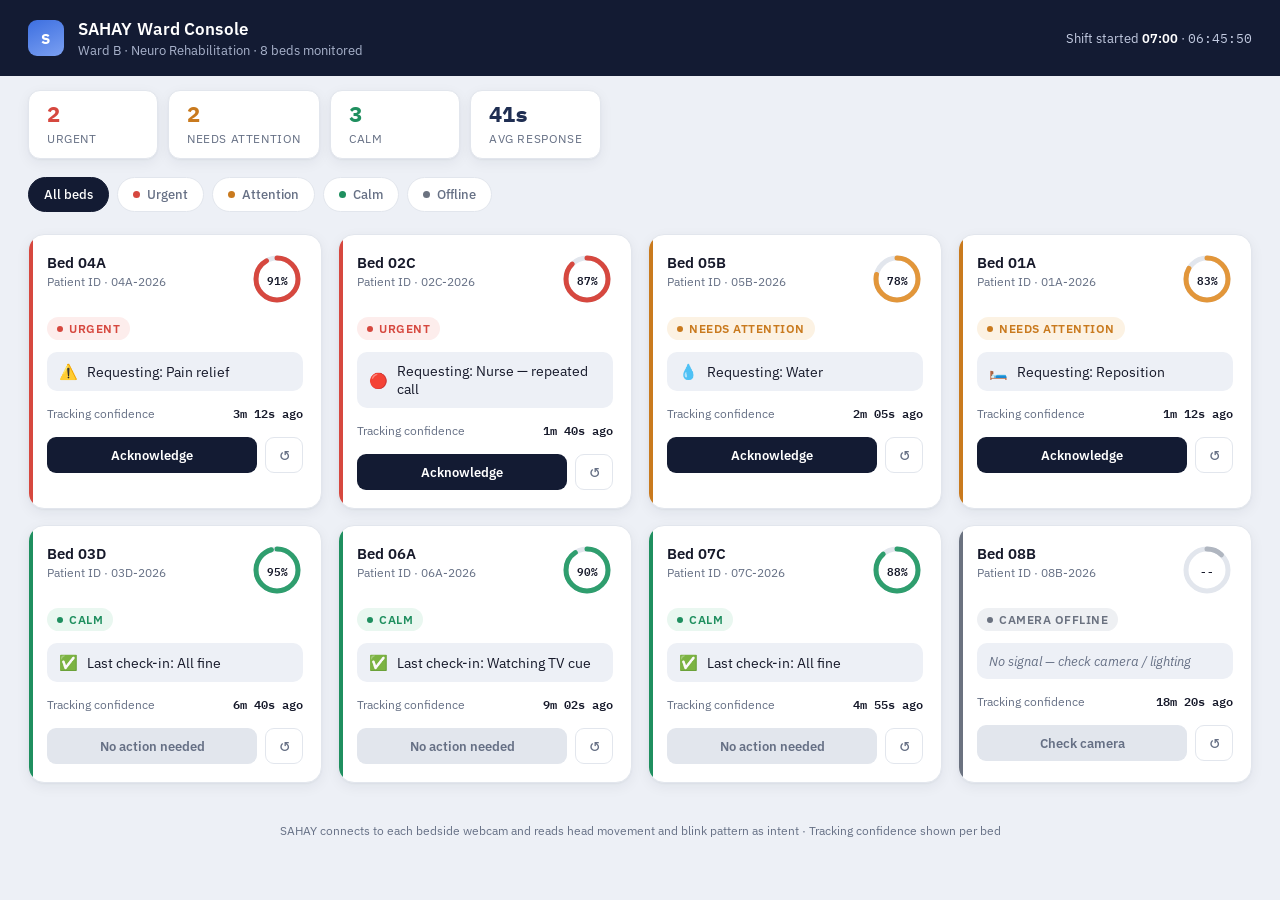
==== templates/DashBoard.html @ cea6c083 "Final Changes" ====
<!DOCTYPE html>
<html lang="en">
<head>
<meta charset="UTF-8">
<title>SAHAY — Ward Dashboard</title>
<meta name="viewport" content="width=device-width, initial-scale=1.0">
<link rel="preconnect" href="https://fonts.googleapis.com">
<link href="https://fonts.googleapis.com/css2?family=IBM+Plex+Sans:wght@400;500;600;700&family=IBM+Plex+Mono:wght@400;500;600&display=swap" rel="stylesheet">
<style>
  :root{
    --navy-deep:#131B33;
    --navy-mid:#1F2E52;
    --blue-accent:#3D6FE0;
    --bg:#EDF0F6;
    --card-bg:#FFFFFF;
    --urgent:#D6483F;
    --urgent-bg:#FDEDEC;
    --urgent-ring:#D6483F;
    --attention:#C97A1E;
    --attention-bg:#FCF2E3;
    --attention-ring:#E2963A;
    --calm:#1F8F5F;
    --calm-bg:#E9F7F0;
    --calm-ring:#2F9E6E;
    --offline:#6B7280;
    --offline-bg:#EEF0F3;
    --offline-ring:#B0B6C0;
    --text:#16192A;
    --text-muted:#667085;
    --border:#E2E6ED;
    --shadow: 0 1px 2px rgba(19,27,51,0.04), 0 4px 14px rgba(19,27,51,0.06);
  }
  *{box-sizing:border-box;}
  body{
    margin:0;
    background:var(--bg);
    font-family:'IBM Plex Sans', sans-serif;
    color:var(--text);
    -webkit-font-smoothing:antialiased;
  }
  .mono{ font-family:'IBM Plex Mono', monospace; }

  /* ===== Top bar ===== */
  .topbar{
    background:var(--navy-deep);
    color:#fff;
    padding:18px 28px;
    display:flex;
    align-items:center;
    justify-content:space-between;
    flex-wrap:wrap;
    gap:14px;
  }
  .topbar-left{ display:flex; align-items:center; gap:14px; }
  .logo{
    width:36px; height:36px;
    border-radius:9px;
    background:linear-gradient(155deg, var(--blue-accent), #7BA0F2);
    display:flex; align-items:center; justify-content:center;
    font-weight:700; font-size:15px; letter-spacing:0.5px;
    flex-shrink:0;
  }
  .titles h1{ margin:0; font-size:17px; font-weight:600; letter-spacing:0.1px;}
  .titles p{ margin:2px 0 0; font-size:12.5px; color:#A9B3CC; }
  .topbar-right{ display:flex; align-items:center; gap:22px; }
  .clock{ font-size:13px; color:#C4CCE2; }
  .clock b{ color:#fff; font-weight:600; }

  .stat-chips{
    display:flex; gap:10px; padding:14px 28px 0;
    flex-wrap:wrap;
  }
  .chip{
    background:var(--card-bg);
    border:1px solid var(--border);
    border-radius:12px;
    padding:12px 18px;
    min-width:130px;
    box-shadow:var(--shadow);
  }
  .chip .num{ font-size:22px; font-weight:700; font-family:'IBM Plex Mono', monospace; line-height:1;}
  .chip .lbl{ font-size:11.5px; color:var(--text-muted); margin-top:6px; text-transform:uppercase; letter-spacing:0.6px;}
  .chip.urgent .num{ color:var(--urgent);}
  .chip.attention .num{ color:var(--attention);}
  .chip.calm .num{ color:var(--calm);}
  .chip.avg .num{ color:var(--navy-mid); }

  /* ===== Filter tabs ===== */
  .filters{
    display:flex; gap:8px; padding:18px 28px 4px;
    flex-wrap:wrap;
  }
  .tab{
    border:1px solid var(--border);
    background:var(--card-bg);
    color:var(--text-muted);
    font-family:inherit;
    font-size:13px;
    font-weight:500;
    padding:8px 15px;
    border-radius:20px;
    cursor:pointer;
    transition:all .15s ease;
    display:flex; align-items:center; gap:7px;
  }
  .tab:hover{ border-color:var(--blue-accent); color:var(--navy-deep); }
  .tab.active{
    background:var(--navy-deep);
    border-color:var(--navy-deep);
    color:#fff;
  }
  .tab .dot{ width:7px; height:7px; border-radius:50%; }
  .dot.urgent{ background:var(--urgent);}
  .dot.attention{ background:var(--attention);}
  .dot.calm{ background:var(--calm);}
  .dot.offline{ background:var(--offline);}

  /* ===== Grid ===== */
  .grid{
    display:grid;
    grid-template-columns:repeat(auto-fill, minmax(272px, 1fr));
    gap:16px;
    padding:18px 28px 40px;
  }

  .card{
    background:var(--card-bg);
    border-radius:16px;
    border:1px solid var(--border);
    box-shadow:var(--shadow);
    padding:18px;
    display:flex;
    flex-direction:column;
    gap:12px;
    transition: transform .15s ease, box-shadow .15s ease;
    position:relative;
    overflow:hidden;
  }
  .card::before{
    content:"";
    position:absolute; left:0; top:0; bottom:0; width:4px;
  }
  .card.state-urgent::before{ background:var(--urgent); }
  .card.state-attention::before{ background:var(--attention); }
  .card.state-calm::before{ background:var(--calm); }
  .card.state-offline::before{ background:var(--offline); }

  .card.state-urgent{ animation: pulseCard 2.2s ease-in-out infinite; }
  @keyframes pulseCard{
    0%,100%{ box-shadow:var(--shadow); }
    50%{ box-shadow:0 1px 2px rgba(214,72,63,0.10), 0 6px 20px rgba(214,72,63,0.18); }
  }

  .card-head{
    display:flex; justify-content:space-between; align-items:flex-start;
  }
  .bed-id{ font-size:15px; font-weight:600; }
  .patient-sub{ font-size:12px; color:var(--text-muted); margin-top:2px; }

  /* signal ring gauge */
  .ring-wrap{ position:relative; width:52px; height:52px; flex-shrink:0; }
  .ring-wrap svg{ transform:rotate(-90deg); }
  .ring-bg{ fill:none; stroke:var(--border); stroke-width:5; }
  .ring-fg{ fill:none; stroke-width:5; stroke-linecap:round; transition:stroke-dashoffset .3s ease; }
  .ring-pct{
    position:absolute; inset:0; display:flex; align-items:center; justify-content:center;
    font-family:'IBM Plex Mono', monospace; font-size:11px; font-weight:600;
  }

  .state-urgent .ring-fg{ stroke:var(--urgent-ring); }
  .state-attention .ring-fg{ stroke:var(--attention-ring); }
  .state-calm .ring-fg{ stroke:var(--calm-ring); }
  .state-offline .ring-fg{ stroke:var(--offline-ring); }

  .pill{
    display:inline-flex; align-items:center; gap:6px;
    font-size:11.5px; font-weight:600; text-transform:uppercase; letter-spacing:0.5px;
    padding:4px 10px; border-radius:20px; width:fit-content;
  }
  .state-urgent .pill{ background:var(--urgent-bg); color:var(--urgent); }
  .state-attention .pill{ background:var(--attention-bg); color:var(--attention); }
  .state-calm .pill{ background:var(--calm-bg); color:var(--calm); }
  .state-offline .pill{ background:var(--offline-bg); color:var(--offline); }
  .pill .dot{ width:6px; height:6px; border-radius:50%; background:currentColor; }

  .request-box{
    background:var(--bg);
    border-radius:10px;
    padding:10px 12px;
    font-size:13.5px;
    display:flex; align-items:center; gap:9px;
    color:var(--text);
    min-height:20px;
  }
  .request-box .req-icon{ font-size:15px; }
  .request-box.empty{ color:var(--text-muted); font-style:italic; font-size:12.5px; }

  .meta-row{
    display:flex; justify-content:space-between; align-items:center;
    font-size:11.5px; color:var(--text-muted);
  }
  .meta-row .time-ago{ font-family:'IBM Plex Mono', monospace; font-weight:600; color:var(--text); }

  .card-footer{ display:flex; gap:8px; margin-top:2px; }
  .btn{
    flex:1;
    border:none; border-radius:9px;
    padding:9px 10px;
    font-family:inherit; font-size:12.5px; font-weight:600;
    cursor:pointer;
    transition:opacity .15s ease, transform .1s ease;
  }
  .btn:active{ transform:scale(0.97); }
  .btn-ack{ background:var(--navy-deep); color:#fff; }
  .btn-ack:hover{ opacity:0.88; }
  .btn-ack:disabled{ background:var(--border); color:var(--text-muted); cursor:default; }
  .btn-ghost{
    background:none; border:1px solid var(--border); color:var(--text-muted);
    flex:0 0 auto; width:38px; display:flex; align-items:center; justify-content:center;
  }
  .btn-ghost:hover{ border-color:var(--blue-accent); color:var(--navy-deep); }

  .empty-state{
    grid-column:1 / -1;
    text-align:center;
    padding:60px 20px;
    color:var(--text-muted);
  }
  .empty-state .big{ font-size:34px; margin-bottom:8px; }

  footer{
    text-align:center; font-size:11.5px; color:var(--text-muted);
    padding:0 28px 26px;
  }

  @media (max-width:520px){
    .topbar{ padding:14px 16px; }
    .stat-chips, .filters, .grid{ padding-left:16px; padding-right:16px; }
  }
</style>
</head>
<body>

<div class="topbar">
  <div class="topbar-left">
    <div class="logo">S</div>
    <div class="titles">
      <h1>SAHAY Ward Console</h1>
      <p>Ward B · Neuro Rehabilitation · 8 beds monitored</p>
    </div>
  </div>
  <div class="topbar-right">
    <div class="clock">Shift started <b>07:00</b> · <span id="liveClock" class="mono">--:--:--</span></div>
  </div>
</div>

<div class="stat-chips">
  <div class="chip urgent"><div class="num" id="countUrgent">0</div><div class="lbl">Urgent</div></div>
  <div class="chip attention"><div class="num" id="countAttention">0</div><div class="lbl">Needs attention</div></div>
  <div class="chip calm"><div class="num" id="countCalm">0</div><div class="lbl">Calm</div></div>
  <div class="chip avg"><div class="num">41s</div><div class="lbl">Avg response</div></div>
</div>

<div class="filters" id="filters">
  <button class="tab active" data-filter="all">All beds</button>
  <button class="tab" data-filter="urgent"><span class="dot urgent"></span>Urgent</button>
  <button class="tab" data-filter="attention"><span class="dot attention"></span>Attention</button>
  <button class="tab" data-filter="calm"><span class="dot calm"></span>Calm</button>
  <button class="tab" data-filter="offline"><span class="dot offline"></span>Offline</button>
</div>

<div class="grid" id="grid"></div>

<footer>SAHAY connects to each bedside webcam and reads head movement and blink pattern as intent · Tracking confidence shown per bed</footer>

<script>
const beds = [
  { id:"04A", state:"urgent",   confidence:91, request:"Requesting: Pain relief", icon:"⚠️", ago:"3m 12s" },
  { id:"02C", state:"urgent",   confidence:87, request:"Requesting: Nurse — repeated call", icon:"🔴", ago:"1m 40s" },
  { id:"05B", state:"attention",confidence:78, request:"Requesting: Water", icon:"💧", ago:"2m 05s" },
  { id:"01A", state:"attention",confidence:83, request:"Requesting: Reposition", icon:"🛏️", ago:"1m 12s" },
  { id:"03D", state:"calm",     confidence:95, request:"Last check-in: All fine", icon:"✅", ago:"6m 40s" },
  { id:"06A", state:"calm",     confidence:90, request:"Last check-in: Watching TV cue", icon:"✅", ago:"9m 02s" },
  { id:"07C", state:"calm",     confidence:88, request:"Last check-in: All fine", icon:"✅", ago:"4m 55s" },
  { id:"08B", state:"offline",  confidence:12, request:"", icon:"", ago:"18m 20s" },
];

const stateLabel = { urgent:"Urgent", attention:"Needs attention", calm:"Calm", offline:"Camera offline" };
const grid = document.getElementById("grid");
let currentFilter = "all";

function ringSvg(pct, state){
  const r = 21, c = 2*Math.PI*r;
  const offset = c - (pct/100)*c;
  return `
    <div class="ring-wrap">
      <svg width="52" height="52" viewBox="0 0 52 52">
        <circle class="ring-bg" cx="26" cy="26" r="${r}"></circle>
        <circle class="ring-fg" cx="26" cy="26" r="${r}" stroke-dasharray="${c}" stroke-dashoffset="${offset}"></circle>
      </svg>
      <div class="ring-pct">${state==='offline' ? '--' : pct+'%'}</div>
    </div>`;
}

function cardHtml(bed){
  const showAck = bed.state === 'urgent' || bed.state === 'attention';
  const reqBox = bed.state === 'offline'
    ? `<div class="request-box empty">No signal — check camera / lighting</div>`
    : `<div class="request-box"><span class="req-icon">${bed.icon}</span><span>${bed.request}</span></div>`;
  return `
  <div class="card state-${bed.state}" data-id="${bed.id}">
    <div class="card-head">
      <div>
        <div class="bed-id">Bed ${bed.id}</div>
        <div class="patient-sub">Patient ID · ${bed.id}-2026</div>
      </div>
      ${ringSvg(bed.confidence, bed.state)}
    </div>
    <span class="pill"><span class="dot"></span>${stateLabel[bed.state]}</span>
    ${reqBox}
    <div class="meta-row">
      <span>Tracking confidence</span>
      <span class="time-ago">${bed.ago} ago</span>
    </div>
    <div class="card-footer">
      <button class="btn btn-ack" ${!showAck ? 'disabled' : ''} onclick="acknowledge('${bed.id}')">
        ${showAck ? 'Acknowledge' : (bed.state==='offline' ? 'Check camera' : 'No action needed')}
      </button>
      <button class="btn btn-ghost" title="View gesture history">↺</button>
    </div>
  </div>`;
}

function render(){
  const filtered = currentFilter === 'all' ? beds : beds.filter(b => b.state === currentFilter);
  if(filtered.length === 0){
    grid.innerHTML = `<div class="empty-state"><div class="big">🟢</div>No beds match this filter right now.</div>`;
  } else {
    grid.innerHTML = filtered.map(cardHtml).join('');
  }
  updateCounts();
}

function updateCounts(){
  document.getElementById('countUrgent').textContent = beds.filter(b=>b.state==='urgent').length;
  document.getElementById('countAttention').textContent = beds.filter(b=>b.state==='attention').length;
  document.getElementById('countCalm').textContent = beds.filter(b=>b.state==='calm').length;
}

function acknowledge(id){
  const bed = beds.find(b => b.id === id);
  if(!bed || bed.state === 'offline') return;
  bed.state = 'calm';
  bed.request = 'Last check-in: Acknowledged by nurse';
  bed.icon = '✅';
  bed.ago = '0s';
  render();
}

document.getElementById('filters').addEventListener('click', (e)=>{
  const btn = e.target.closest('.tab');
  if(!btn) return;
  document.querySelectorAll('.tab').forEach(t=>t.classList.remove('active'));
  btn.classList.add('active');
  currentFilter = btn.dataset.filter;
  render();
});

function tickClock(){
  const now = new Date();
  document.getElementById('liveClock').textContent = now.toLocaleTimeString('en-GB');
}
setInterval(tickClock, 1000);
tickClock();

render();
</script>

</body>
</html>
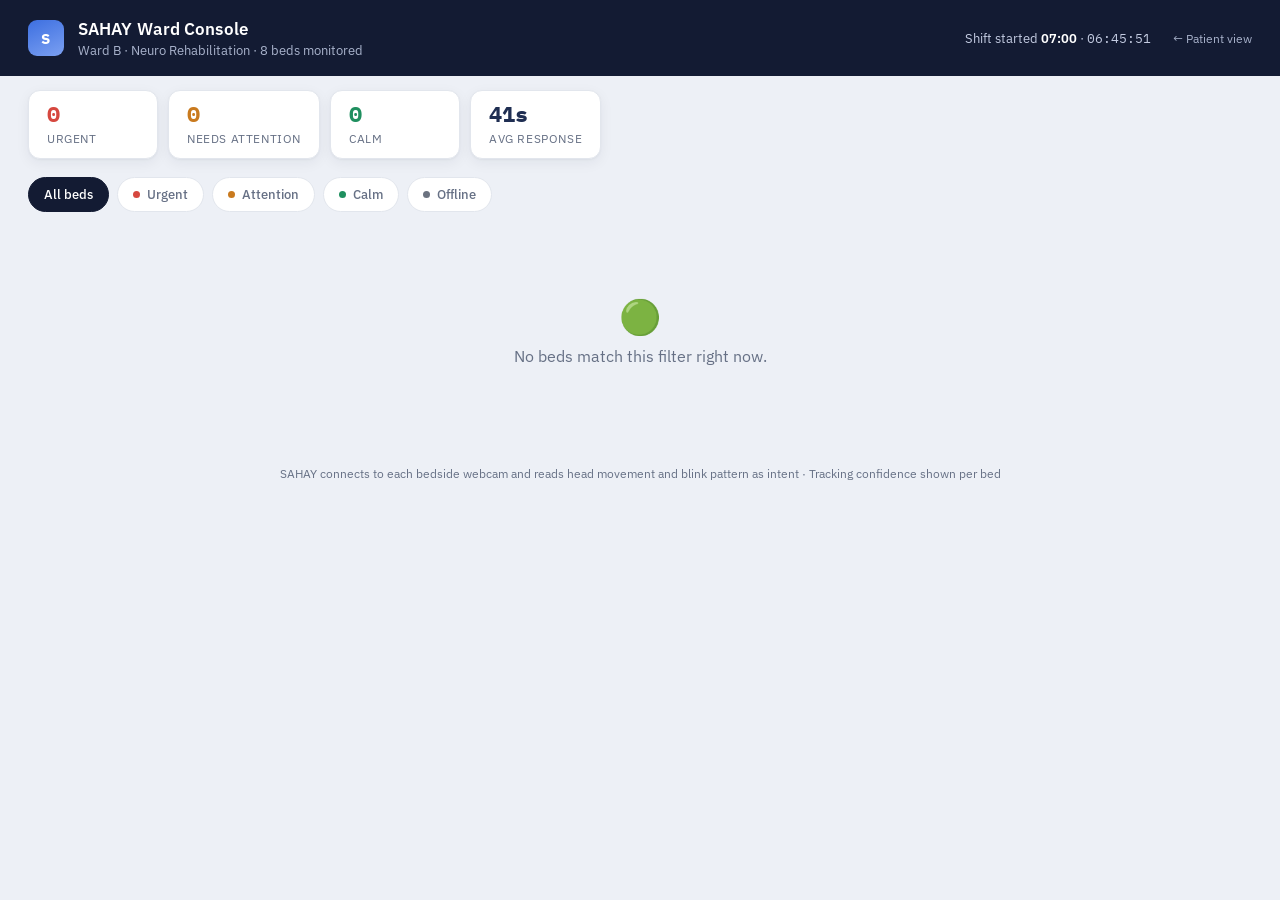
==== commit 4798829c: "fix: resolve all critical and medium bugs in SAHAY project - fix(python): wrap dotenv import in try/" ====
--- a/templates/DashBoard.html
+++ b/templates/DashBoard.html
@@ -1,380 +1,385 @@
-<!DOCTYPE html>
-<html lang="en">
-<head>
-<meta charset="UTF-8">
-<title>SAHAY — Ward Dashboard</title>
-<meta name="viewport" content="width=device-width, initial-scale=1.0">
-<link rel="preconnect" href="https://fonts.googleapis.com">
-<link href="https://fonts.googleapis.com/css2?family=IBM+Plex+Sans:wght@400;500;600;700&family=IBM+Plex+Mono:wght@400;500;600&display=swap" rel="stylesheet">
-<style>
-  :root{
-    --navy-deep:#131B33;
-    --navy-mid:#1F2E52;
-    --blue-accent:#3D6FE0;
-    --bg:#EDF0F6;
-    --card-bg:#FFFFFF;
-    --urgent:#D6483F;
-    --urgent-bg:#FDEDEC;
-    --urgent-ring:#D6483F;
-    --attention:#C97A1E;
-    --attention-bg:#FCF2E3;
-    --attention-ring:#E2963A;
-    --calm:#1F8F5F;
-    --calm-bg:#E9F7F0;
-    --calm-ring:#2F9E6E;
-    --offline:#6B7280;
-    --offline-bg:#EEF0F3;
-    --offline-ring:#B0B6C0;
-    --text:#16192A;
-    --text-muted:#667085;
-    --border:#E2E6ED;
-    --shadow: 0 1px 2px rgba(19,27,51,0.04), 0 4px 14px rgba(19,27,51,0.06);
-  }
-  *{box-sizing:border-box;}
-  body{
-    margin:0;
-    background:var(--bg);
-    font-family:'IBM Plex Sans', sans-serif;
-    color:var(--text);
-    -webkit-font-smoothing:antialiased;
-  }
-  .mono{ font-family:'IBM Plex Mono', monospace; }
-
-  /* ===== Top bar ===== */
-  .topbar{
-    background:var(--navy-deep);
-    color:#fff;
-    padding:18px 28px;
-    display:flex;
-    align-items:center;
-    justify-content:space-between;
-    flex-wrap:wrap;
-    gap:14px;
-  }
-  .topbar-left{ display:flex; align-items:center; gap:14px; }
-  .logo{
-    width:36px; height:36px;
-    border-radius:9px;
-    background:linear-gradient(155deg, var(--blue-accent), #7BA0F2);
-    display:flex; align-items:center; justify-content:center;
-    font-weight:700; font-size:15px; letter-spacing:0.5px;
-    flex-shrink:0;
-  }
-  .titles h1{ margin:0; font-size:17px; font-weight:600; letter-spacing:0.1px;}
-  .titles p{ margin:2px 0 0; font-size:12.5px; color:#A9B3CC; }
-  .topbar-right{ display:flex; align-items:center; gap:22px; }
-  .clock{ font-size:13px; color:#C4CCE2; }
-  .clock b{ color:#fff; font-weight:600; }
-
-  .stat-chips{
-    display:flex; gap:10px; padding:14px 28px 0;
-    flex-wrap:wrap;
-  }
-  .chip{
-    background:var(--card-bg);
-    border:1px solid var(--border);
-    border-radius:12px;
-    padding:12px 18px;
-    min-width:130px;
-    box-shadow:var(--shadow);
-  }
-  .chip .num{ font-size:22px; font-weight:700; font-family:'IBM Plex Mono', monospace; line-height:1;}
-  .chip .lbl{ font-size:11.5px; color:var(--text-muted); margin-top:6px; text-transform:uppercase; letter-spacing:0.6px;}
-  .chip.urgent .num{ color:var(--urgent);}
-  .chip.attention .num{ color:var(--attention);}
-  .chip.calm .num{ color:var(--calm);}
-  .chip.avg .num{ color:var(--navy-mid); }
-
-  /* ===== Filter tabs ===== */
-  .filters{
-    display:flex; gap:8px; padding:18px 28px 4px;
-    flex-wrap:wrap;
-  }
-  .tab{
-    border:1px solid var(--border);
-    background:var(--card-bg);
-    color:var(--text-muted);
-    font-family:inherit;
-    font-size:13px;
-    font-weight:500;
-    padding:8px 15px;
-    border-radius:20px;
-    cursor:pointer;
-    transition:all .15s ease;
-    display:flex; align-items:center; gap:7px;
-  }
-  .tab:hover{ border-color:var(--blue-accent); color:var(--navy-deep); }
-  .tab.active{
-    background:var(--navy-deep);
-    border-color:var(--navy-deep);
-    color:#fff;
-  }
-  .tab .dot{ width:7px; height:7px; border-radius:50%; }
-  .dot.urgent{ background:var(--urgent);}
-  .dot.attention{ background:var(--attention);}
-  .dot.calm{ background:var(--calm);}
-  .dot.offline{ background:var(--offline);}
-
-  /* ===== Grid ===== */
-  .grid{
-    display:grid;
-    grid-template-columns:repeat(auto-fill, minmax(272px, 1fr));
-    gap:16px;
-    padding:18px 28px 40px;
-  }
-
-  .card{
-    background:var(--card-bg);
-    border-radius:16px;
-    border:1px solid var(--border);
-    box-shadow:var(--shadow);
-    padding:18px;
-    display:flex;
-    flex-direction:column;
-    gap:12px;
-    transition: transform .15s ease, box-shadow .15s ease;
-    position:relative;
-    overflow:hidden;
-  }
-  .card::before{
-    content:"";
-    position:absolute; left:0; top:0; bottom:0; width:4px;
-  }
-  .card.state-urgent::before{ background:var(--urgent); }
-  .card.state-attention::before{ background:var(--attention); }
-  .card.state-calm::before{ background:var(--calm); }
-  .card.state-offline::before{ background:var(--offline); }
-
-  .card.state-urgent{ animation: pulseCard 2.2s ease-in-out infinite; }
-  @keyframes pulseCard{
-    0%,100%{ box-shadow:var(--shadow); }
-    50%{ box-shadow:0 1px 2px rgba(214,72,63,0.10), 0 6px 20px rgba(214,72,63,0.18); }
-  }
-
-  .card-head{
-    display:flex; justify-content:space-between; align-items:flex-start;
-  }
-  .bed-id{ font-size:15px; font-weight:600; }
-  .patient-sub{ font-size:12px; color:var(--text-muted); margin-top:2px; }
-
-  /* signal ring gauge */
-  .ring-wrap{ position:relative; width:52px; height:52px; flex-shrink:0; }
-  .ring-wrap svg{ transform:rotate(-90deg); }
-  .ring-bg{ fill:none; stroke:var(--border); stroke-width:5; }
-  .ring-fg{ fill:none; stroke-width:5; stroke-linecap:round; transition:stroke-dashoffset .3s ease; }
-  .ring-pct{
-    position:absolute; inset:0; display:flex; align-items:center; justify-content:center;
-    font-family:'IBM Plex Mono', monospace; font-size:11px; font-weight:600;
-  }
-
-  .state-urgent .ring-fg{ stroke:var(--urgent-ring); }
-  .state-attention .ring-fg{ stroke:var(--attention-ring); }
-  .state-calm .ring-fg{ stroke:var(--calm-ring); }
-  .state-offline .ring-fg{ stroke:var(--offline-ring); }
-
-  .pill{
-    display:inline-flex; align-items:center; gap:6px;
-    font-size:11.5px; font-weight:600; text-transform:uppercase; letter-spacing:0.5px;
-    padding:4px 10px; border-radius:20px; width:fit-content;
-  }
-  .state-urgent .pill{ background:var(--urgent-bg); color:var(--urgent); }
-  .state-attention .pill{ background:var(--attention-bg); color:var(--attention); }
-  .state-calm .pill{ background:var(--calm-bg); color:var(--calm); }
-  .state-offline .pill{ background:var(--offline-bg); color:var(--offline); }
-  .pill .dot{ width:6px; height:6px; border-radius:50%; background:currentColor; }
-
-  .request-box{
-    background:var(--bg);
-    border-radius:10px;
-    padding:10px 12px;
-    font-size:13.5px;
-    display:flex; align-items:center; gap:9px;
-    color:var(--text);
-    min-height:20px;
-  }
-  .request-box .req-icon{ font-size:15px; }
-  .request-box.empty{ color:var(--text-muted); font-style:italic; font-size:12.5px; }
-
-  .meta-row{
-    display:flex; justify-content:space-between; align-items:center;
-    font-size:11.5px; color:var(--text-muted);
-  }
-  .meta-row .time-ago{ font-family:'IBM Plex Mono', monospace; font-weight:600; color:var(--text); }
-
-  .card-footer{ display:flex; gap:8px; margin-top:2px; }
-  .btn{
-    flex:1;
-    border:none; border-radius:9px;
-    padding:9px 10px;
-    font-family:inherit; font-size:12.5px; font-weight:600;
-    cursor:pointer;
-    transition:opacity .15s ease, transform .1s ease;
-  }
-  .btn:active{ transform:scale(0.97); }
-  .btn-ack{ background:var(--navy-deep); color:#fff; }
-  .btn-ack:hover{ opacity:0.88; }
-  .btn-ack:disabled{ background:var(--border); color:var(--text-muted); cursor:default; }
-  .btn-ghost{
-    background:none; border:1px solid var(--border); color:var(--text-muted);
-    flex:0 0 auto; width:38px; display:flex; align-items:center; justify-content:center;
-  }
-  .btn-ghost:hover{ border-color:var(--blue-accent); color:var(--navy-deep); }
-
-  .empty-state{
-    grid-column:1 / -1;
-    text-align:center;
-    padding:60px 20px;
-    color:var(--text-muted);
-  }
-  .empty-state .big{ font-size:34px; margin-bottom:8px; }
-
-  footer{
-    text-align:center; font-size:11.5px; color:var(--text-muted);
-    padding:0 28px 26px;
-  }
-
-  @media (max-width:520px){
-    .topbar{ padding:14px 16px; }
-    .stat-chips, .filters, .grid{ padding-left:16px; padding-right:16px; }
-  }
-</style>
-</head>
-<body>
-
-<div class="topbar">
-  <div class="topbar-left">
-    <div class="logo">S</div>
-    <div class="titles">
-      <h1>SAHAY Ward Console</h1>
-      <p>Ward B · Neuro Rehabilitation · 8 beds monitored</p>
-    </div>
-  </div>
-  <div class="topbar-right">
-    <div class="clock">Shift started <b>07:00</b> · <span id="liveClock" class="mono">--:--:--</span></div>
-  </div>
-</div>
-
-<div class="stat-chips">
-  <div class="chip urgent"><div class="num" id="countUrgent">0</div><div class="lbl">Urgent</div></div>
-  <div class="chip attention"><div class="num" id="countAttention">0</div><div class="lbl">Needs attention</div></div>
-  <div class="chip calm"><div class="num" id="countCalm">0</div><div class="lbl">Calm</div></div>
-  <div class="chip avg"><div class="num">41s</div><div class="lbl">Avg response</div></div>
-</div>
-
-<div class="filters" id="filters">
-  <button class="tab active" data-filter="all">All beds</button>
-  <button class="tab" data-filter="urgent"><span class="dot urgent"></span>Urgent</button>
-  <button class="tab" data-filter="attention"><span class="dot attention"></span>Attention</button>
-  <button class="tab" data-filter="calm"><span class="dot calm"></span>Calm</button>
-  <button class="tab" data-filter="offline"><span class="dot offline"></span>Offline</button>
-</div>
-
-<div class="grid" id="grid"></div>
-
-<footer>SAHAY connects to each bedside webcam and reads head movement and blink pattern as intent · Tracking confidence shown per bed</footer>
-
-<script>
-const beds = [
-  { id:"04A", state:"urgent",   confidence:91, request:"Requesting: Pain relief", icon:"⚠️", ago:"3m 12s" },
-  { id:"02C", state:"urgent",   confidence:87, request:"Requesting: Nurse — repeated call", icon:"🔴", ago:"1m 40s" },
-  { id:"05B", state:"attention",confidence:78, request:"Requesting: Water", icon:"💧", ago:"2m 05s" },
-  { id:"01A", state:"attention",confidence:83, request:"Requesting: Reposition", icon:"🛏️", ago:"1m 12s" },
-  { id:"03D", state:"calm",     confidence:95, request:"Last check-in: All fine", icon:"✅", ago:"6m 40s" },
-  { id:"06A", state:"calm",     confidence:90, request:"Last check-in: Watching TV cue", icon:"✅", ago:"9m 02s" },
-  { id:"07C", state:"calm",     confidence:88, request:"Last check-in: All fine", icon:"✅", ago:"4m 55s" },
-  { id:"08B", state:"offline",  confidence:12, request:"", icon:"", ago:"18m 20s" },
-];
-
-const stateLabel = { urgent:"Urgent", attention:"Needs attention", calm:"Calm", offline:"Camera offline" };
-const grid = document.getElementById("grid");
-let currentFilter = "all";
-
-function ringSvg(pct, state){
-  const r = 21, c = 2*Math.PI*r;
-  const offset = c - (pct/100)*c;
-  return `
-    <div class="ring-wrap">
-      <svg width="52" height="52" viewBox="0 0 52 52">
-        <circle class="ring-bg" cx="26" cy="26" r="${r}"></circle>
-        <circle class="ring-fg" cx="26" cy="26" r="${r}" stroke-dasharray="${c}" stroke-dashoffset="${offset}"></circle>
-      </svg>
-      <div class="ring-pct">${state==='offline' ? '--' : pct+'%'}</div>
-    </div>`;
-}
-
-function cardHtml(bed){
-  const showAck = bed.state === 'urgent' || bed.state === 'attention';
-  const reqBox = bed.state === 'offline'
-    ? `<div class="request-box empty">No signal — check camera / lighting</div>`
-    : `<div class="request-box"><span class="req-icon">${bed.icon}</span><span>${bed.request}</span></div>`;
-  return `
-  <div class="card state-${bed.state}" data-id="${bed.id}">
-    <div class="card-head">
-      <div>
-        <div class="bed-id">Bed ${bed.id}</div>
-        <div class="patient-sub">Patient ID · ${bed.id}-2026</div>
-      </div>
-      ${ringSvg(bed.confidence, bed.state)}
-    </div>
-    <span class="pill"><span class="dot"></span>${stateLabel[bed.state]}</span>
-    ${reqBox}
-    <div class="meta-row">
-      <span>Tracking confidence</span>
-      <span class="time-ago">${bed.ago} ago</span>
-    </div>
-    <div class="card-footer">
-      <button class="btn btn-ack" ${!showAck ? 'disabled' : ''} onclick="acknowledge('${bed.id}')">
-        ${showAck ? 'Acknowledge' : (bed.state==='offline' ? 'Check camera' : 'No action needed')}
-      </button>
-      <button class="btn btn-ghost" title="View gesture history">↺</button>
-    </div>
-  </div>`;
-}
-
-function render(){
-  const filtered = currentFilter === 'all' ? beds : beds.filter(b => b.state === currentFilter);
-  if(filtered.length === 0){
-    grid.innerHTML = `<div class="empty-state"><div class="big">🟢</div>No beds match this filter right now.</div>`;
-  } else {
-    grid.innerHTML = filtered.map(cardHtml).join('');
-  }
-  updateCounts();
-}
-
-function updateCounts(){
-  document.getElementById('countUrgent').textContent = beds.filter(b=>b.state==='urgent').length;
-  document.getElementById('countAttention').textContent = beds.filter(b=>b.state==='attention').length;
-  document.getElementById('countCalm').textContent = beds.filter(b=>b.state==='calm').length;
-}
-
-function acknowledge(id){
-  const bed = beds.find(b => b.id === id);
-  if(!bed || bed.state === 'offline') return;
-  bed.state = 'calm';
-  bed.request = 'Last check-in: Acknowledged by nurse';
-  bed.icon = '✅';
-  bed.ago = '0s';
-  render();
-}
-
-document.getElementById('filters').addEventListener('click', (e)=>{
-  const btn = e.target.closest('.tab');
-  if(!btn) return;
-  document.querySelectorAll('.tab').forEach(t=>t.classList.remove('active'));
-  btn.classList.add('active');
-  currentFilter = btn.dataset.filter;
-  render();
-});
-
-function tickClock(){
-  const now = new Date();
-  document.getElementById('liveClock').textContent = now.toLocaleTimeString('en-GB');
-}
-setInterval(tickClock, 1000);
-tickClock();
-
-render();
-</script>
-
-</body>
-</html>+<!DOCTYPE html>
+<html lang="en">
+<head>
+<meta charset="UTF-8">
+<title>SAHAY — Ward Dashboard</title>
+<meta name="viewport" content="width=device-width, initial-scale=1.0">
+<link rel="preconnect" href="https://fonts.googleapis.com">
+<link href="https://fonts.googleapis.com/css2?family=IBM+Plex+Sans:wght@400;500;600;700&family=IBM+Plex+Mono:wght@400;500;600&display=swap" rel="stylesheet">
+<style>
+  :root{
+    --navy-deep:#131B33;
+    --navy-mid:#1F2E52;
+    --blue-accent:#3D6FE0;
+    --bg:#EDF0F6;
+    --card-bg:#FFFFFF;
+    --urgent:#D6483F;
+    --urgent-bg:#FDEDEC;
+    --urgent-ring:#D6483F;
+    --attention:#C97A1E;
+    --attention-bg:#FCF2E3;
+    --attention-ring:#E2963A;
+    --calm:#1F8F5F;
+    --calm-bg:#E9F7F0;
+    --calm-ring:#2F9E6E;
+    --offline:#6B7280;
+    --offline-bg:#EEF0F3;
+    --offline-ring:#B0B6C0;
+    --text:#16192A;
+    --text-muted:#667085;
+    --border:#E2E6ED;
+    --shadow: 0 1px 2px rgba(19,27,51,0.04), 0 4px 14px rgba(19,27,51,0.06);
+  }
+  *{box-sizing:border-box;}
+  body{
+    margin:0;
+    background:var(--bg);
+    font-family:'IBM Plex Sans', sans-serif;
+    color:var(--text);
+    -webkit-font-smoothing:antialiased;
+  }
+  .mono{ font-family:'IBM Plex Mono', monospace; }
+
+  /* ===== Top bar ===== */
+  .topbar{
+    background:var(--navy-deep);
+    color:#fff;
+    padding:18px 28px;
+    display:flex;
+    align-items:center;
+    justify-content:space-between;
+    flex-wrap:wrap;
+    gap:14px;
+  }
+  .topbar-left{ display:flex; align-items:center; gap:14px; }
+  .logo{
+    width:36px; height:36px;
+    border-radius:9px;
+    background:linear-gradient(155deg, var(--blue-accent), #7BA0F2);
+    display:flex; align-items:center; justify-content:center;
+    font-weight:700; font-size:15px; letter-spacing:0.5px;
+    flex-shrink:0;
+  }
+  .titles h1{ margin:0; font-size:17px; font-weight:600; letter-spacing:0.1px;}
+  .titles p{ margin:2px 0 0; font-size:12.5px; color:#A9B3CC; }
+  .topbar-right{ display:flex; align-items:center; gap:22px; }
+  .clock{ font-size:13px; color:#C4CCE2; }
+  .clock b{ color:#fff; font-weight:600; }
+
+  .stat-chips{
+    display:flex; gap:10px; padding:14px 28px 0;
+    flex-wrap:wrap;
+  }
+  .chip{
+    background:var(--card-bg);
+    border:1px solid var(--border);
+    border-radius:12px;
+    padding:12px 18px;
+    min-width:130px;
+    box-shadow:var(--shadow);
+  }
+  .chip .num{ font-size:22px; font-weight:700; font-family:'IBM Plex Mono', monospace; line-height:1;}
+  .chip .lbl{ font-size:11.5px; color:var(--text-muted); margin-top:6px; text-transform:uppercase; letter-spacing:0.6px;}
+  .chip.urgent .num{ color:var(--urgent);}
+  .chip.attention .num{ color:var(--attention);}
+  .chip.calm .num{ color:var(--calm);}
+  .chip.avg .num{ color:var(--navy-mid); }
+
+  /* ===== Filter tabs ===== */
+  .filters{
+    display:flex; gap:8px; padding:18px 28px 4px;
+    flex-wrap:wrap;
+  }
+  .tab{
+    border:1px solid var(--border);
+    background:var(--card-bg);
+    color:var(--text-muted);
+    font-family:inherit;
+    font-size:13px;
+    font-weight:500;
+    padding:8px 15px;
+    border-radius:20px;
+    cursor:pointer;
+    transition:all .15s ease;
+    display:flex; align-items:center; gap:7px;
+  }
+  .tab:hover{ border-color:var(--blue-accent); color:var(--navy-deep); }
+  .tab.active{
+    background:var(--navy-deep);
+    border-color:var(--navy-deep);
+    color:#fff;
+  }
+  .tab .dot{ width:7px; height:7px; border-radius:50%; }
+  .dot.urgent{ background:var(--urgent);}
+  .dot.attention{ background:var(--attention);}
+  .dot.calm{ background:var(--calm);}
+  .dot.offline{ background:var(--offline);}
+
+  /* ===== Grid ===== */
+  .grid{
+    display:grid;
+    grid-template-columns:repeat(auto-fill, minmax(272px, 1fr));
+    gap:16px;
+    padding:18px 28px 40px;
+  }
+
+  .card{
+    background:var(--card-bg);
+    border-radius:16px;
+    border:1px solid var(--border);
+    box-shadow:var(--shadow);
+    padding:18px;
+    display:flex;
+    flex-direction:column;
+    gap:12px;
+    transition: transform .15s ease, box-shadow .15s ease;
+    position:relative;
+    overflow:hidden;
+  }
+  .card::before{
+    content:"";
+    position:absolute; left:0; top:0; bottom:0; width:4px;
+  }
+  .card.state-urgent::before{ background:var(--urgent); }
+  .card.state-attention::before{ background:var(--attention); }
+  .card.state-calm::before{ background:var(--calm); }
+  .card.state-offline::before{ background:var(--offline); }
+
+  .card.state-urgent{ animation: pulseCard 2.2s ease-in-out infinite; }
+  @keyframes pulseCard{
+    0%,100%{ box-shadow:var(--shadow); }
+    50%{ box-shadow:0 1px 2px rgba(214,72,63,0.10), 0 6px 20px rgba(214,72,63,0.18); }
+  }
+
+  .card-head{
+    display:flex; justify-content:space-between; align-items:flex-start;
+  }
+  .bed-id{ font-size:15px; font-weight:600; }
+  .patient-sub{ font-size:12px; color:var(--text-muted); margin-top:2px; }
+
+  /* signal ring gauge */
+  .ring-wrap{ position:relative; width:52px; height:52px; flex-shrink:0; }
+  .ring-wrap svg{ transform:rotate(-90deg); }
+  .ring-bg{ fill:none; stroke:var(--border); stroke-width:5; }
+  .ring-fg{ fill:none; stroke-width:5; stroke-linecap:round; transition:stroke-dashoffset .3s ease; }
+  .ring-pct{
+    position:absolute; inset:0; display:flex; align-items:center; justify-content:center;
+    font-family:'IBM Plex Mono', monospace; font-size:11px; font-weight:600;
+  }
+
+  .state-urgent .ring-fg{ stroke:var(--urgent-ring); }
+  .state-attention .ring-fg{ stroke:var(--attention-ring); }
+  .state-calm .ring-fg{ stroke:var(--calm-ring); }
+  .state-offline .ring-fg{ stroke:var(--offline-ring); }
+
+  .pill{
+    display:inline-flex; align-items:center; gap:6px;
+    font-size:11.5px; font-weight:600; text-transform:uppercase; letter-spacing:0.5px;
+    padding:4px 10px; border-radius:20px; width:fit-content;
+  }
+  .state-urgent .pill{ background:var(--urgent-bg); color:var(--urgent); }
+  .state-attention .pill{ background:var(--attention-bg); color:var(--attention); }
+  .state-calm .pill{ background:var(--calm-bg); color:var(--calm); }
+  .state-offline .pill{ background:var(--offline-bg); color:var(--offline); }
+  .pill .dot{ width:6px; height:6px; border-radius:50%; background:currentColor; }
+
+  .request-box{
+    background:var(--bg);
+    border-radius:10px;
+    padding:10px 12px;
+    font-size:13.5px;
+    display:flex; align-items:center; gap:9px;
+    color:var(--text);
+    min-height:20px;
+  }
+  .request-box .req-icon{ font-size:15px; }
+  .request-box.empty{ color:var(--text-muted); font-style:italic; font-size:12.5px; }
+
+  .meta-row{
+    display:flex; justify-content:space-between; align-items:center;
+    font-size:11.5px; color:var(--text-muted);
+  }
+  .meta-row .time-ago{ font-family:'IBM Plex Mono', monospace; font-weight:600; color:var(--text); }
+
+  .card-footer{ display:flex; gap:8px; margin-top:2px; }
+  .btn{
+    flex:1;
+    border:none; border-radius:9px;
+    padding:9px 10px;
+    font-family:inherit; font-size:12.5px; font-weight:600;
+    cursor:pointer;
+    transition:opacity .15s ease, transform .1s ease;
+  }
+  .btn:active{ transform:scale(0.97); }
+  .btn-ack{ background:var(--navy-deep); color:#fff; }
+  .btn-ack:hover{ opacity:0.88; }
+  .btn-ack:disabled{ background:var(--border); color:var(--text-muted); cursor:default; }
+  .btn-ghost{
+    background:none; border:1px solid var(--border); color:var(--text-muted);
+    flex:0 0 auto; width:38px; display:flex; align-items:center; justify-content:center;
+  }
+  .btn-ghost:hover{ border-color:var(--blue-accent); color:var(--navy-deep); }
+
+  .empty-state{
+    grid-column:1 / -1;
+    text-align:center;
+    padding:60px 20px;
+    color:var(--text-muted);
+  }
+  .empty-state .big{ font-size:34px; margin-bottom:8px; }
+
+  footer{
+    text-align:center; font-size:11.5px; color:var(--text-muted);
+    padding:0 28px 26px;
+  }
+
+  @media (max-width:520px){
+    .topbar{ padding:14px 16px; }
+    .stat-chips, .filters, .grid{ padding-left:16px; padding-right:16px; }
+  }
+</style>
+</head>
+<body>
+
+<div class="topbar">
+  <div class="topbar-left">
+    <div class="logo">S</div>
+    <div class="titles">
+      <h1>SAHAY Ward Console</h1>
+      <p>Ward B · Neuro Rehabilitation · 8 beds monitored</p>
+    </div>
+  </div>
+  <div class="topbar-right">
+    <div class="clock">Shift started <b>07:00</b> · <span id="liveClock" class="mono">--:--:--</span></div>
+    <a href="/" style="font-size:12px;color:#A9B3CC;text-decoration:none;" title="Patient interface">← Patient view</a>
+  </div>
+</div>
+
+<div class="stat-chips">
+  <div class="chip urgent"><div class="num" id="countUrgent">0</div><div class="lbl">Urgent</div></div>
+  <div class="chip attention"><div class="num" id="countAttention">0</div><div class="lbl">Needs attention</div></div>
+  <div class="chip calm"><div class="num" id="countCalm">0</div><div class="lbl">Calm</div></div>
+  <div class="chip avg"><div class="num">41s</div><div class="lbl">Avg response</div></div>
+</div>
+
+<div class="filters" id="filters">
+  <button class="tab active" data-filter="all">All beds</button>
+  <button class="tab" data-filter="urgent"><span class="dot urgent"></span>Urgent</button>
+  <button class="tab" data-filter="attention"><span class="dot attention"></span>Attention</button>
+  <button class="tab" data-filter="calm"><span class="dot calm"></span>Calm</button>
+  <button class="tab" data-filter="offline"><span class="dot offline"></span>Offline</button>
+</div>
+
+<div class="grid" id="grid"></div>
+
+<footer>SAHAY connects to each bedside webcam and reads head movement and blink pattern as intent · Tracking confidence shown per bed</footer>
+
+<script>
+let beds = [];
+let currentFilter = "all";
+const grid = document.getElementById("grid");
+
+const stateLabel = { urgent:"Urgent", attention:"Needs attention", calm:"Calm", offline:"Camera offline" };
+
+// Fetch beds from the Flask /beds API (fix 11)
+async function loadBeds() {
+  try {
+    const res = await fetch("/beds");
+    beds = await res.json();
+  } catch (e) {
+    // Fallback to empty — show a graceful empty state
+    beds = [];
+  }
+  render();
+}
+
+function ringSvg(pct, state){
+  const r = 21, c = 2*Math.PI*r;
+  const offset = c - (pct/100)*c;
+  return `
+    <div class="ring-wrap">
+      <svg width="52" height="52" viewBox="0 0 52 52">
+        <circle class="ring-bg" cx="26" cy="26" r="${r}"></circle>
+        <circle class="ring-fg" cx="26" cy="26" r="${r}" stroke-dasharray="${c}" stroke-dashoffset="${offset}"></circle>
+      </svg>
+      <div class="ring-pct">${state==='offline' ? '--' : pct+'%'}</div>
+    </div>`;
+}
+
+function cardHtml(bed){
+  const showAck = bed.state === 'urgent' || bed.state === 'attention';
+  const reqBox = bed.state === 'offline'
+    ? `<div class="request-box empty">No signal — check camera / lighting</div>`
+    : `<div class="request-box"><span class="req-icon">${bed.icon}</span><span>${bed.request}</span></div>`;
+  return `
+  <div class="card state-${bed.state}" data-id="${bed.id}">
+    <div class="card-head">
+      <div>
+        <div class="bed-id">Bed ${bed.id}</div>
+        <div class="patient-sub">Patient ID · ${bed.id}-2026</div>
+      </div>
+      ${ringSvg(bed.confidence, bed.state)}
+    </div>
+    <span class="pill"><span class="dot"></span>${stateLabel[bed.state]}</span>
+    ${reqBox}
+    <div class="meta-row">
+      <span>Tracking confidence</span>
+      <span class="time-ago">${bed.ago} ago</span>
+    </div>
+    <div class="card-footer">
+      <button class="btn btn-ack" ${!showAck ? 'disabled' : ''} onclick="acknowledge('${bed.id}')">
+        ${showAck ? 'Acknowledge' : (bed.state==='offline' ? 'Check camera' : 'No action needed')}
+      </button>
+      <button class="btn btn-ghost" title="View gesture history">↺</button>
+    </div>
+  </div>`;
+}
+
+function render(){
+  const filtered = currentFilter === 'all' ? beds : beds.filter(b => b.state === currentFilter);
+  if(filtered.length === 0){
+    grid.innerHTML = `<div class="empty-state"><div class="big">🟢</div>No beds match this filter right now.</div>`;
+  } else {
+    grid.innerHTML = filtered.map(cardHtml).join('');
+  }
+  updateCounts();
+}
+
+function updateCounts(){
+  document.getElementById('countUrgent').textContent = beds.filter(b=>b.state==='urgent').length;
+  document.getElementById('countAttention').textContent = beds.filter(b=>b.state==='attention').length;
+  document.getElementById('countCalm').textContent = beds.filter(b=>b.state==='calm').length;
+}
+
+function acknowledge(id){
+  const bed = beds.find(b => b.id === id);
+  if(!bed || bed.state === 'offline') return;
+  bed.state = 'calm';
+  bed.request = 'Last check-in: Acknowledged by nurse';
+  bed.icon = '✅';
+  bed.ago = '0s';
+  render();
+}
+
+document.getElementById('filters').addEventListener('click', (e)=>{
+  const btn = e.target.closest('.tab');
+  if(!btn) return;
+  document.querySelectorAll('.tab').forEach(t=>t.classList.remove('active'));
+  btn.classList.add('active');
+  currentFilter = btn.dataset.filter;
+  render();
+});
+
+function tickClock(){
+  const now = new Date();
+  document.getElementById('liveClock').textContent = now.toLocaleTimeString('en-GB');
+}
+setInterval(tickClock, 1000);
+tickClock();
+
+// Initial load from API
+loadBeds();
+</script>
+
+</body>
+</html>
